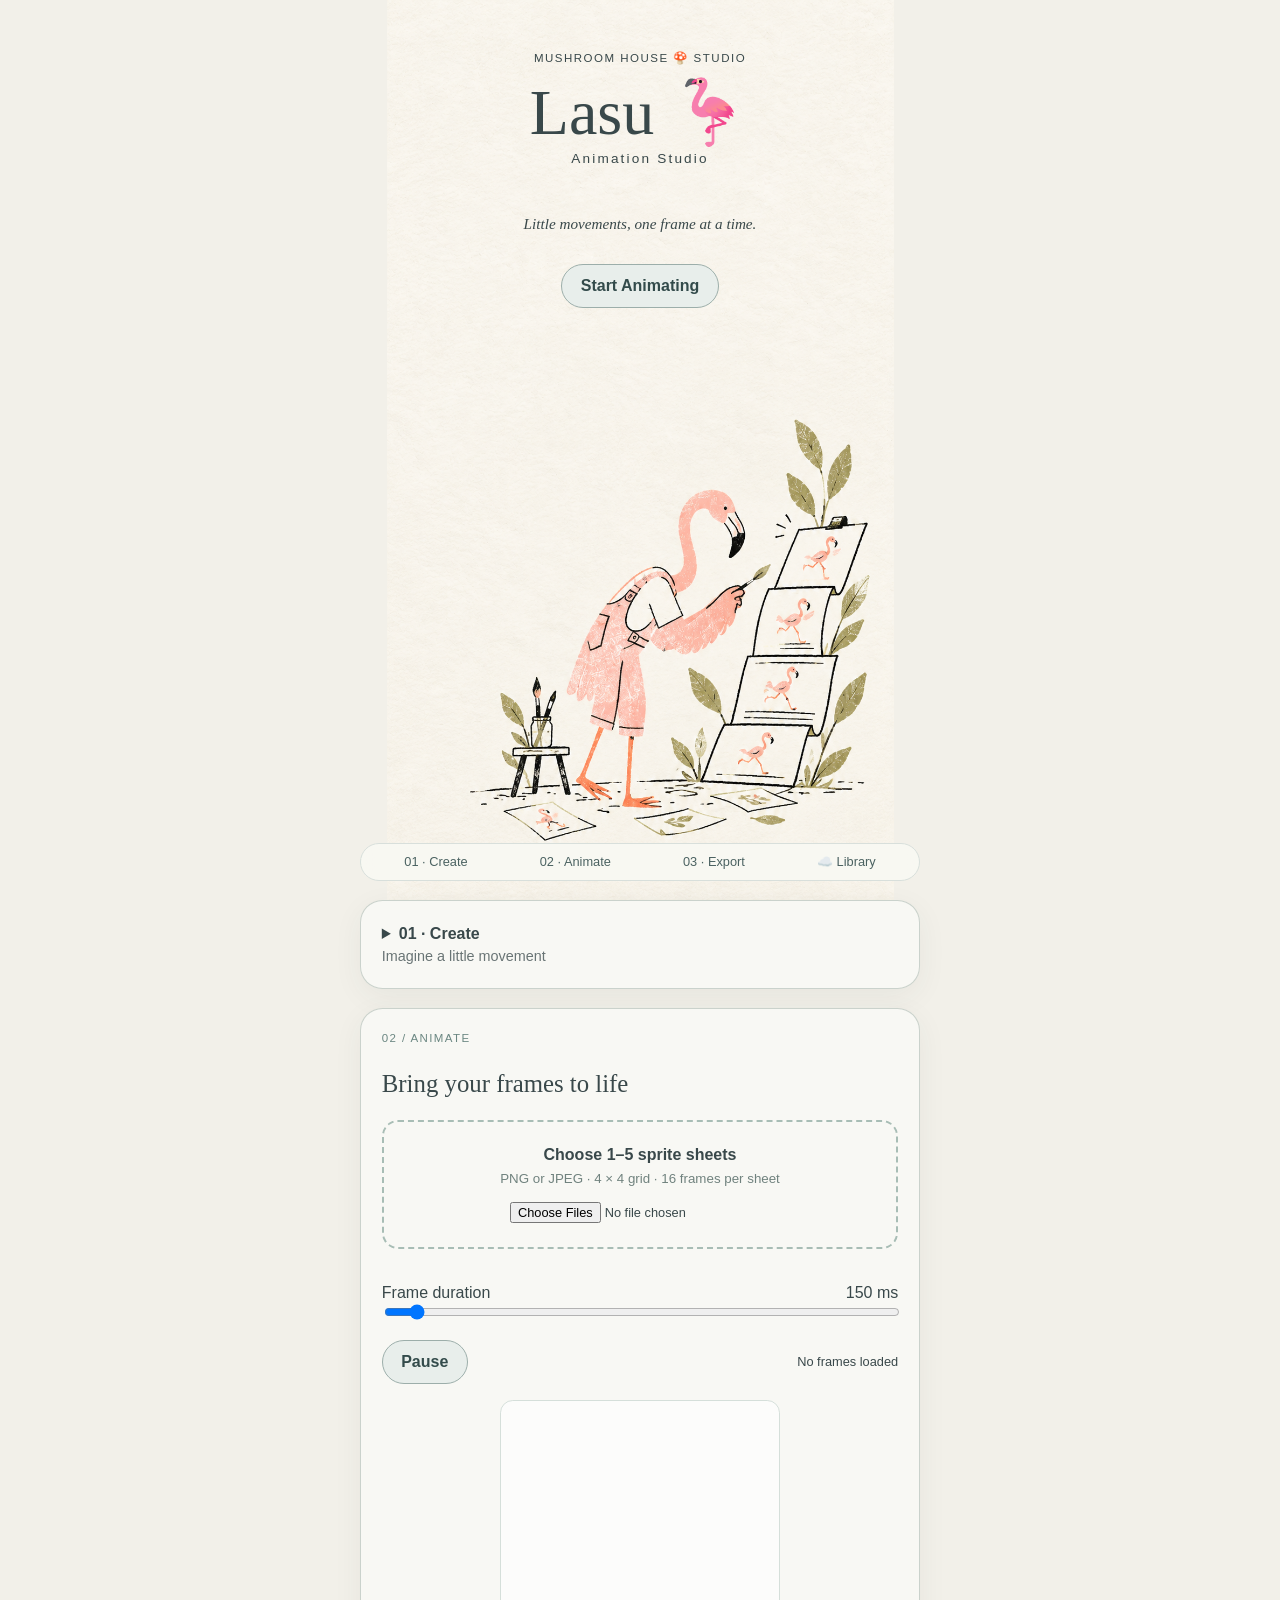
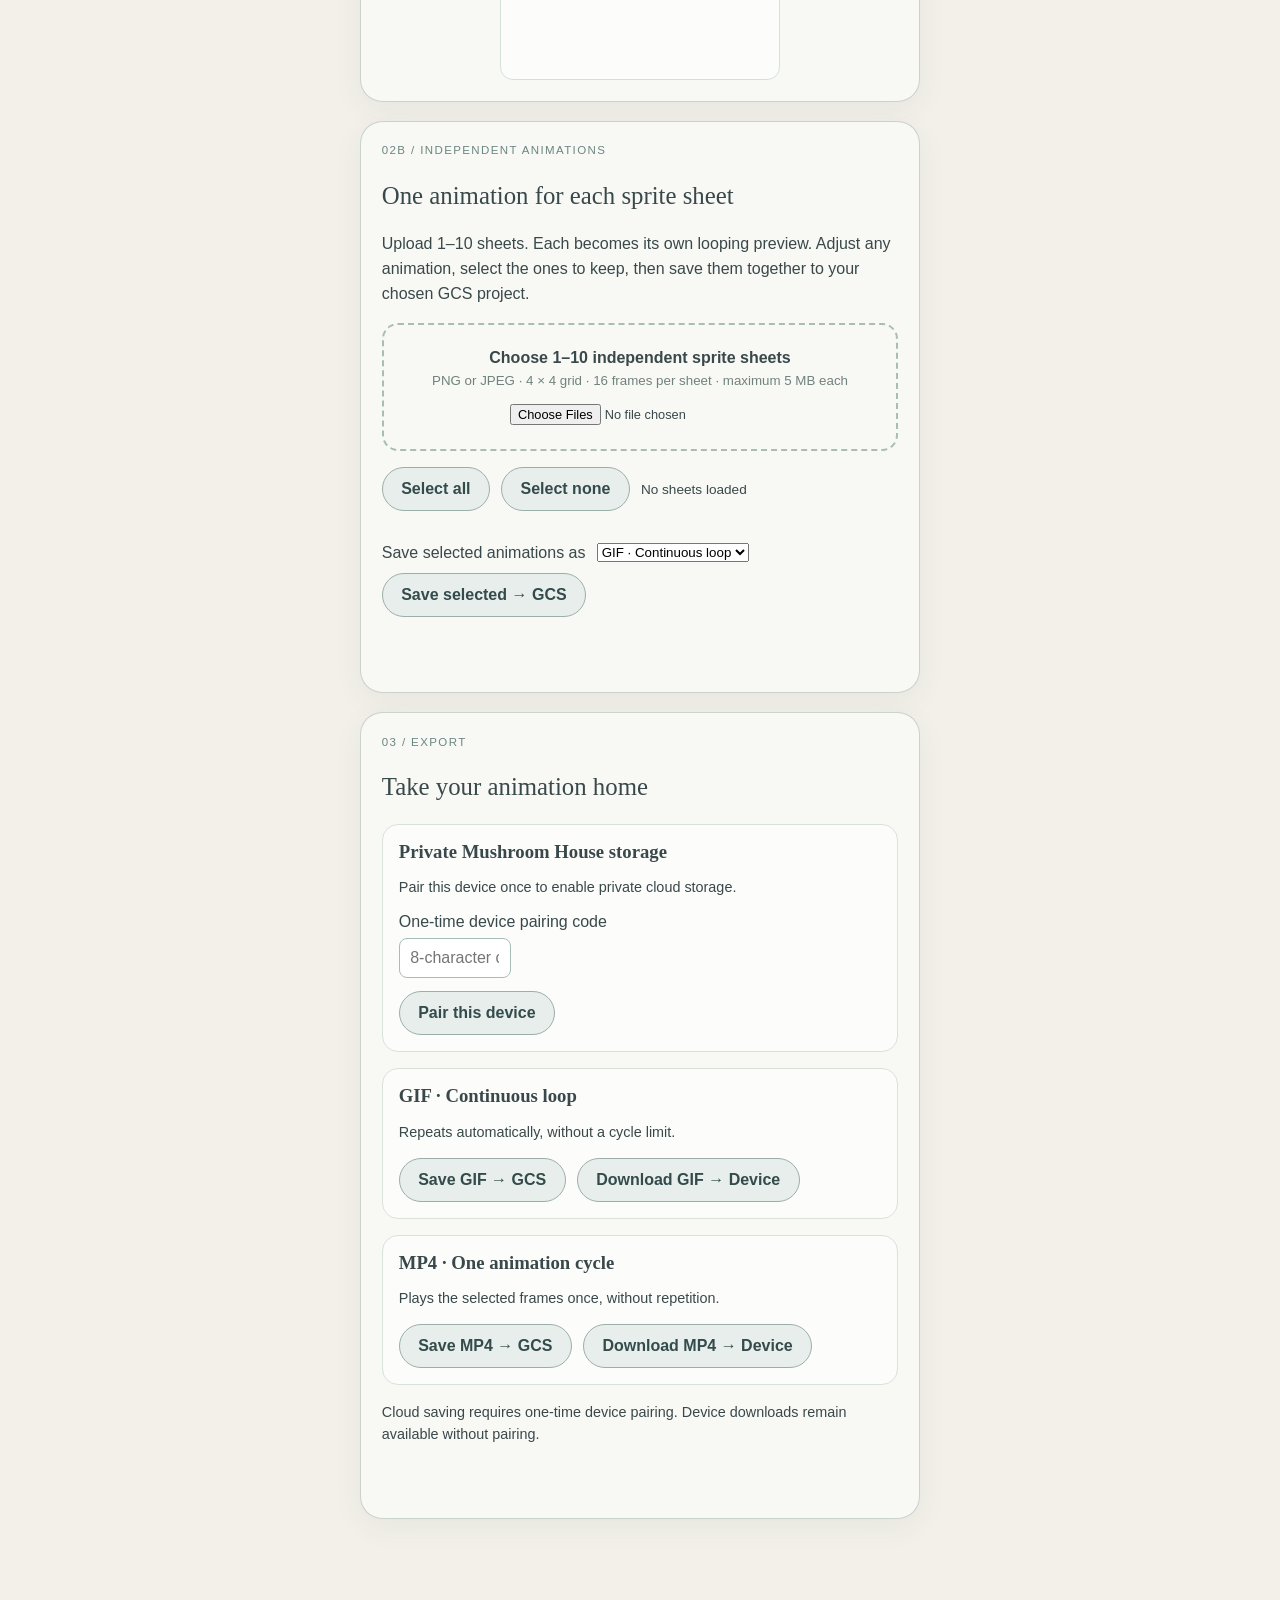
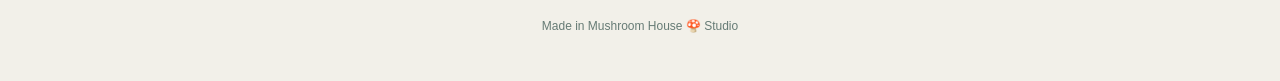
==== index.html @ 4e1d72cd "Update VSpace app" ====
<!doctype html>
<html lang="en">
<head>
  <meta charset="utf-8">
  <meta name="viewport" content="width=device-width, initial-scale=1">
  <meta name="theme-color" content="#f2f0e9">
  <meta name="description" content="Design, preview and export 16-frame sprite animations.">
  <title>Lasu 🦩 Animation Studio</title>
  <link rel="stylesheet" href="./style.css">
  <script src="./app.js" defer></script>
  <script src="./batch.js" defer></script>
</head>
<body>
  <div class="background" aria-hidden="true"></div>

  <header class="site-header">
    <span class="studio-label">Mushroom House 🍄 Studio</span>
    <h1>Lasu <span aria-hidden="true">🦩</span></h1>
    <p>Animation Studio</p>
  </header>

  <main>
    <section class="welcome" id="welcome">
      <p>Little movements, one frame at a time.</p>
      <a class="primary-button" href="#workspace">Start Animating</a>
    </section>

    <div class="workspace" id="workspace">
      <nav class="steps" aria-label="Animation workflow">
        <a href="#create">01 · Create</a>
        <a href="#animate">02 · Animate</a>
        <a href="#export">03 · Export</a>
        <a href="./library.html">☁️ Library</a>
      </nav>

      <details class="panel create-dropdown" id="create">
        <summary>01 · Create <span>Imagine a little movement</span></summary>
        <p>Use a familiar multimodal AI chatbot—such as ChatGPT, Google Gemini, or Claude—to create your animation images.</p>
        <p><strong>Open a new chat for each agent.</strong> Copy its initiation prompt into the chat and send it. This turns that conversation into a specialist with one task.</p>

        <article class="agent-card">
          <h3>Tuki 🦜</h3>
          <p><strong>1. Create your narrative agent.</strong> Open a new AI chat, copy Tuki's initiation prompt below, and send it.</p>
          <p>Describe your characters, visual style, setting, and the little story you want to animate. A 16-frame sheet can become roughly 4–5 seconds of animation, depending on playback speed, so choose movement that can happen naturally in that short time.</p>
          <p>Tuki turns your idea into structured animation instructions. For a longer story, ask Tuki to plan up to five connected 16-frame segments with consistent characters and surroundings.</p>
          <div class="prompt-block">
            <pre class="prompt-preview" data-prompt-preview="tuki">Loading prompt…</pre>
            <button type="button" data-copy="tuki">Copy</button>
          </div>
        </article>

        <article class="agent-card">
          <h3>Lasu 🦩</h3>
          <p><strong>2. Create your sprite-sheet agent.</strong> Open another new AI chat, copy Lasu's initiation prompt below, and send it.</p>
          <p>Give Lasu the animation instructions produced by Tuki. Lasu generates <strong>one 4 × 4 image containing 16 sequential frames</strong> per request.</p>
          <p>If Tuki planned several connected segments, give their instructions to Lasu <strong>one at a time</strong>. Download each resulting image and save it to your photo library.</p>
          <div class="prompt-block">
            <pre class="prompt-preview" data-prompt-preview="lasu">Loading prompt…</pre>
            <button type="button" data-copy="lasu">Copy</button>
          </div>
        </article>

        <div class="create-next-step">
          <strong>3. Bring your images here.</strong>
          <p>Upload one to five downloaded sprite sheets in the Animate section below. Preview the movement, adjust its timing, and export your animation.</p>
        </div>
      </details>

      <section class="panel" id="animate">
        <p class="eyebrow">02 / Animate</p>
        <h2>Bring your frames to life</h2>

        <label class="upload-zone" for="sheets">
          <span>Choose 1–5 sprite sheets</span>
          <small>PNG or JPEG · 4 × 4 grid · 16 frames per sheet</small>
          <input id="sheets" type="file" accept="image/png,image/jpeg" multiple>
        </label>

        <div id="sheet-list" aria-live="polite"></div>
        <div id="frame-grid" class="frame-grid"></div>

        <label class="timing-control" for="duration">
          Frame duration
          <output id="duration-value" for="duration">150 ms</output>
        </label>
        <input id="duration" type="range" min="50" max="2000" step="25" value="150">

        <div class="preview-controls">
          <button type="button" id="play-pause">Pause</button>
          <span id="frame-counter">No frames loaded</span>
        </div>
        <canvas id="preview" width="256" height="256"
                aria-label="Animation preview"></canvas>
      </section>

      <section class="panel" id="batch-animate">
        <p class="eyebrow">02B / Independent animations</p>
        <h2>One animation for each sprite sheet</h2>
        <p>Upload 1–10 sheets. Each becomes its own looping preview. Adjust any animation, select the ones to keep, then save them together to your chosen GCS project.</p>
        <label class="upload-zone" for="batch-sheets">
          <span>Choose 1–10 independent sprite sheets</span>
          <small>PNG or JPEG · 4 × 4 grid · 16 frames per sheet · maximum 5 MB each</small>
          <input id="batch-sheets" type="file" accept="image/png,image/jpeg" multiple>
        </label>
        <div class="batch-toolbar">
          <button type="button" id="batch-select-all">Select all</button>
          <button type="button" id="batch-select-none">Select none</button>
          <span id="batch-count" aria-live="polite">No sheets loaded</span>
        </div>
        <div id="batch-previews" class="batch-previews"></div>
        <div class="batch-save">
          <label for="batch-format">Save selected animations as</label>
          <select id="batch-format">
            <option value="gif">GIF · Continuous loop</option>
            <option value="mp4">MP4 · One cycle</option>
          </select>
          <button type="button" id="batch-save" disabled>Save selected → GCS</button>
        </div>
        <p id="batch-status" role="status" aria-live="polite"></p>
      </section>

      <section class="panel" id="export">
        <p class="eyebrow">03 / Export</p>
        <h2>Take your animation home</h2>

        <div class="export-format">
          <h3>Private Mushroom House storage</h3>
          <p id="pairing-state">Checking device authorization…</p>
          <div id="pairing-controls">
            <label for="pairing-code">One-time device pairing code</label>
            <input id="pairing-code" type="text" maxlength="8" autocomplete="off"
                   autocapitalize="characters" spellcheck="false" placeholder="8-character code">
            <button type="button" id="pair-device">Pair this device</button>
          </div>
          <div id="project-controls" hidden>
            <label for="project-select">Animation project</label>
            <select id="project-select">
              <option value="">Choose a project</option>
              <option value="__new__">+ New Project</option>
            </select>
            <div id="new-project-controls" hidden>
              <label for="new-project">New project name</label>
              <input id="new-project" type="text" maxlength="80"
                     placeholder="e.g. autumn_mushroom">
            </div>
          </div>
        </div>

        <div class="export-format">
          <h3>GIF · Continuous loop</h3>
          <p>Repeats automatically, without a cycle limit.</p>
          <div class="export-buttons">
            <button type="button" data-export="gif" data-action="cloud">Save GIF → GCS</button>
            <button type="button" data-export="gif" data-action="download">Download GIF → Device</button>
          </div>
        </div>

        <div class="export-format">
          <h3>MP4 · One animation cycle</h3>
          <p>Plays the selected frames once, without repetition.</p>
          <div class="export-buttons">
            <button type="button" data-export="mp4" data-action="cloud">Save MP4 → GCS</button>
            <button type="button" data-export="mp4" data-action="download">Download MP4 → Device</button>
          </div>
        </div>
        <p class="export-hint">Cloud saving requires one-time device pairing. Device downloads remain available without pairing.</p>

        <p id="status" role="status" aria-live="polite"></p>
      </section>
    </div>
  </main>

  <footer>
    <span>Made in Mushroom House 🍄 Studio</span>
  </footer>
</body>
</html>
---- style.css ----
/* Lasu Animation Studio — fixed artwork and mobile-first interface. */

:root {
  color-scheme: light;
  font-family: -apple-system, BlinkMacSystemFont, "Segoe UI", sans-serif;
  color: #39484a;
  background: #f2f0e9;
  font-synthesis: none;
}

* { box-sizing: border-box; }

html { scroll-behavior: smooth; }

body {
  margin: 0;
  min-height: 100vh;
}

.background {
  position: fixed;
  inset: 0;
  z-index: -1;
  background-color: #f2f0e9;
  background-image: url("./lasu_animation_BG.png");
  background-repeat: no-repeat;
  background-position: center bottom;
  background-size: contain;
  pointer-events: none;
}

button, input { font: inherit; }

button, .primary-button {
  cursor: pointer;
  border: 1px solid #9caeaa;
  border-radius: 999px;
  padding: 0.75rem 1.15rem;
  background: #e8eeeb;
  color: #334b4b;
  font-weight: 600;
}

button:hover, .primary-button:hover {
  background: #dce8e2;
}

button:focus-visible, a:focus-visible, input:focus-visible {
  outline: 3px solid #648b91;
  outline-offset: 3px;
}

.site-header {
  text-align: center;
  padding: 2.4rem 1rem 0;
}

.studio-label {
  font-size: 0.72rem;
  letter-spacing: 0.13em;
  text-transform: uppercase;
}

.site-header h1 {
  margin: 0.55rem 0 0;
  font-family: Georgia, serif;
  font-size: clamp(2.7rem, 11vw, 4rem);
  font-weight: normal;
}

.site-header p {
  margin: 0.1rem 0;
  letter-spacing: 0.16em;
  font-size: 0.85rem;
}

.welcome {
  min-height: 70svh;
  display: flex;
  flex-direction: column;
  align-items: center;
  justify-content: flex-start;
  gap: 1rem;
  padding: 2rem 1rem;
  text-align: center;
}

.welcome p {
  font-family: Georgia, serif;
  font-style: italic;
  font-size: 0.95rem;
}

.primary-button {
  display: inline-block;
  text-decoration: none;
}

.workspace {
  width: min(100% - 1.5rem, 560px);
  margin: 0 auto;
  padding-bottom: 3rem;
}

.steps {
  position: sticky;
  top: 0.5rem;
  z-index: 5;
  display: flex;
  justify-content: space-around;
  gap: 0.4rem;
  padding: 0.65rem;
  border: 1px solid #d8dfdb;
  border-radius: 1.25rem;
  background: rgba(248, 248, 243, 0.94);
  backdrop-filter: blur(10px);
}

.steps a {
  color: #4b6261;
  text-decoration: none;
  font-size: 0.8rem;
}

.panel {
  margin: 1.2rem 0;
  padding: 1.3rem;
  border: 1px solid rgba(177, 190, 182, 0.65);
  border-radius: 1.4rem;
  background: rgba(249, 249, 245, 0.90);
  backdrop-filter: blur(9px);
  box-shadow: 0 8px 30px rgba(56, 74, 67, 0.06);
  scroll-margin-top: 4.5rem;
}

.eyebrow {
  margin: 0;
  color: #6b8782;
  font-size: 0.72rem;
  letter-spacing: 0.12em;
  text-transform: uppercase;
}

h2 {
  font-family: Georgia, serif;
  font-size: 1.55rem;
  font-weight: normal;
  line-height: 1.25;
}

h3 {
  margin-bottom: 0.35rem;
  font-family: Georgia, serif;
}

.panel p { line-height: 1.55; }

.agent-card {
  margin-top: 1rem;
  padding: 1rem;
  border: 1px solid #d9e1db;
  border-radius: 1rem;
  background: rgba(255, 255, 255, 0.5);
}

.agent-card p { font-size: 0.9rem; }

.upload-zone {
  display: block;
  padding: 1.5rem 1rem;
  text-align: center;
  border: 2px dashed #a8bdb5;
  border-radius: 1rem;
  cursor: pointer;
}

.upload-zone span {
  display: block;
  font-weight: 600;
}

.upload-zone small {
  display: block;
  margin-top: 0.4rem;
  color: #70827e;
}

.upload-zone input {
  display: block;
  width: 100%;
  max-width: 260px;
  margin: 1rem auto 0;
  font-size: 0.8rem;
}

#sheet-list {
  margin: 1rem 0;
  font-size: 0.85rem;
}

.frame-grid {
  display: grid;
  grid-template-columns: repeat(4, minmax(0, 1fr));
  gap: 0.45rem;
  margin: 1rem 0;
}

.frame-grid button {
  position: relative;
  padding: 0.2rem;
  border-radius: 0.5rem;
  background: white;
}

.frame-grid button.excluded {
  opacity: 0.35;
  text-decoration: line-through;
}

.frame-grid canvas {
  display: block;
  width: 100%;
  aspect-ratio: 1;
}

.timing-control {
  display: flex;
  justify-content: space-between;
  margin-top: 1.2rem;
}

#duration { width: 100%; }

.preview-controls {
  display: flex;
  align-items: center;
  justify-content: space-between;
  gap: 0.5rem;
  margin: 1rem 0;
}

#frame-counter { font-size: 0.8rem; }

#preview {
  display: block;
  width: min(100%, 280px);
  height: auto;
  margin: 0 auto;
  border: 1px solid #d5dfda;
  border-radius: 0.8rem;
  background: rgba(255, 255, 255, 0.6);
}

.export-buttons {
  display: flex;
  flex-wrap: wrap;
  gap: 0.7rem;
}

#status {
  min-height: 1.5rem;
  font-size: 0.85rem;
}

footer {
  padding: 2rem 1rem 3rem;
  text-align: center;
  font-size: 0.75rem;
  color: #667b75;
}

@media (min-width: 700px) {
  .site-header { padding-top: 3rem; }

  .welcome { min-height: 75vh; }

  .frame-grid {
    grid-template-columns: repeat(8, minmax(0, 1fr));
  }
}

@media (prefers-reduced-motion: reduce) {
  html { scroll-behavior: auto; }
}

/* Compact agent-prompt previews and copy confirmation. */
.prompt-block {
  position: relative;
  margin-top: 0.75rem;
  padding: 0.65rem;
  border: 1px solid #d9e1db;
  border-radius: 0.8rem;
  background: rgba(255, 255, 255, 0.72);
}

.prompt-preview {
  max-height: 7rem;
  overflow: auto;
  margin: 0 0 0.65rem;
  padding: 0.35rem;
  white-space: pre-wrap;
  overflow-wrap: anywhere;
  font: 0.75rem/1.5 ui-monospace, SFMono-Regular, Menlo, monospace;
  color: #435650;
}

.prompt-block button {
  padding: 0.4rem 0.85rem;
  font-size: 0.8rem;
}

.prompt-block button.copied {
  background: #dcece0;
  border-color: #8cab96;
}

/* Final step in the Tuki → Lasu → Animate workflow. */
.create-next-step {
  margin-top: 1rem;
  padding: 1rem 1.15rem;
  border: 1px solid #d9e1db;
  border-radius: 1rem;
  background: rgba(255, 255, 255, 0.55);
}

.create-next-step p {
  margin-bottom: 0;
}

/* Distinct GIF/MP4 export controls and mobile sharing guidance. */
.export-format {
  margin: 1rem 0;
  padding: 1rem;
  border: 1px solid #d9e1db;
  border-radius: 1rem;
  background: rgba(255, 255, 255, 0.5);
}

.export-format h3 {
  margin: 0 0 0.4rem;
}

.export-format p,
.export-hint {
  font-size: 0.9rem;
  line-height: 1.5;
}

.export-format input {
  display: block;
  max-width: 7rem;
  margin: 0.4rem 0 0.8rem;
}

/* Private device pairing and project selection. */
#pairing-controls,
#project-controls,
#new-project-controls {
  margin-top: 0.8rem;
}

#pairing-controls input,
#project-controls input,
#project-controls select {
  display: block;
  width: min(100%, 22rem);
  margin: 0.4rem 0 0.8rem;
  padding: 0.65rem;
  border: 1px solid #a8bdb5;
  border-radius: 0.5rem;
  background: #fff;
}

[hidden] {
  display: none !important;
}

/* Keep infrequently used creation instructions collapsed by default. */
.create-dropdown > summary {
  cursor: pointer;
  font-weight: 700;
  color: inherit;
  line-height: 1.5;
}
.create-dropdown > summary span {
  display: block;
  font-size: 0.9em;
  font-weight: 400;
  opacity: 0.75;
}
.create-dropdown[open] > summary { margin-bottom: 1.25rem; }

/* Independent sprite-sheet batch previews and per-animation editing. */
.batch-toolbar, .batch-save {
  display: flex;
  flex-wrap: wrap;
  align-items: center;
  gap: 0.7rem;
  margin: 1rem 0;
}
.batch-toolbar span { font-size: 0.85rem; }
.batch-previews {
  display: grid;
  grid-template-columns: repeat(auto-fit, minmax(min(100%, 260px), 1fr));
  gap: 1rem;
}
.batch-card {
  min-width: 0;
  padding: 0.9rem;
  border: 1px solid #d9e1db;
  border-radius: 1rem;
  background: rgba(255, 255, 255, 0.65);
}
.batch-card:not(.batch-selected) { opacity: 0.7; }
.batch-card-header { display: flex; gap: 0.5rem; align-items: start; }
.batch-card-header label { overflow-wrap: anywhere; font-size: 0.85rem; }
.batch-card canvas.batch-canvas {
  display: block;
  width: min(100%, 220px);
  aspect-ratio: 1;
  margin: 0.7rem auto;
  border: 1px solid #d5dfda;
  border-radius: 0.7rem;
}
.batch-card input[type="range"] { width: 100%; }
.batch-card .frame-grid {
  grid-template-columns: repeat(4, minmax(0, 1fr));
}
.batch-card .frame-grid canvas { width: 100%; }
.batch-card .batch-edit-toggle { margin-top: 0.6rem; }
.batch-save select { max-width: 100%; }
#batch-status { min-height: 1.5rem; font-size: 0.85rem; }
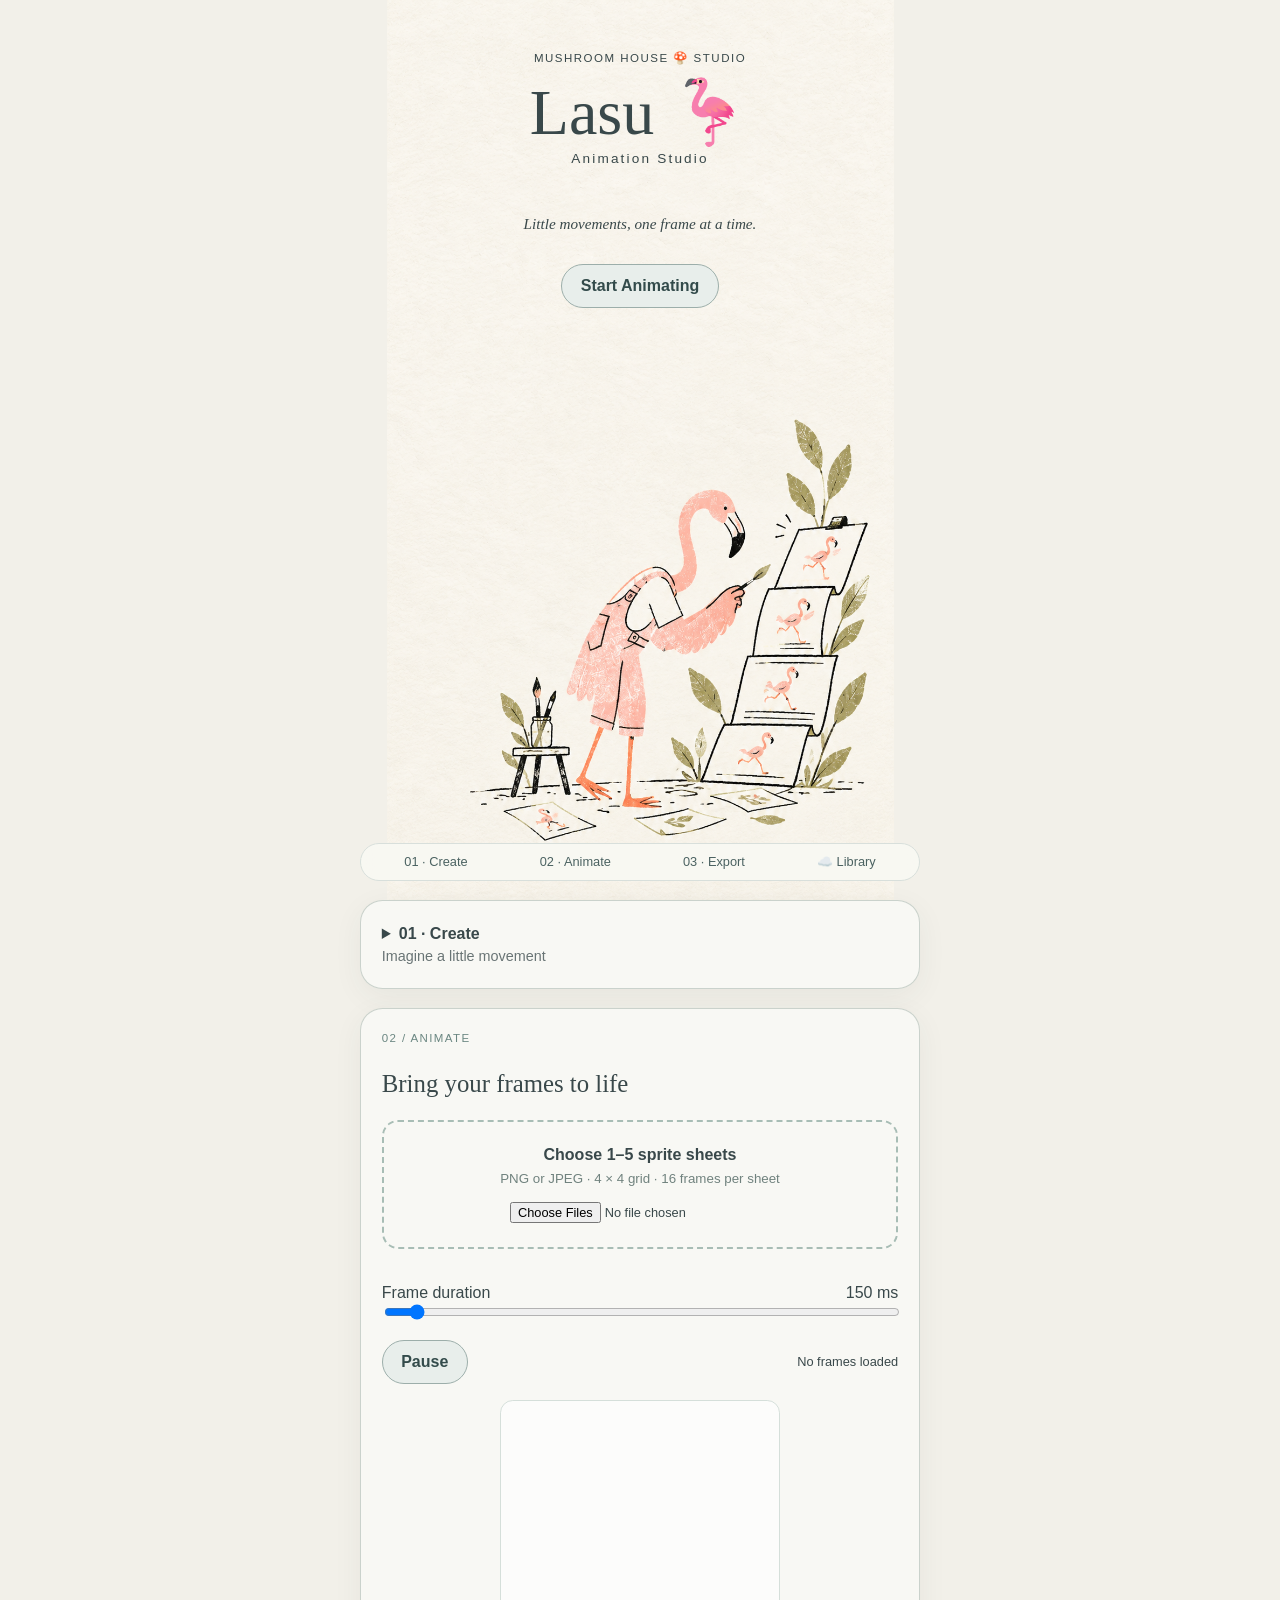
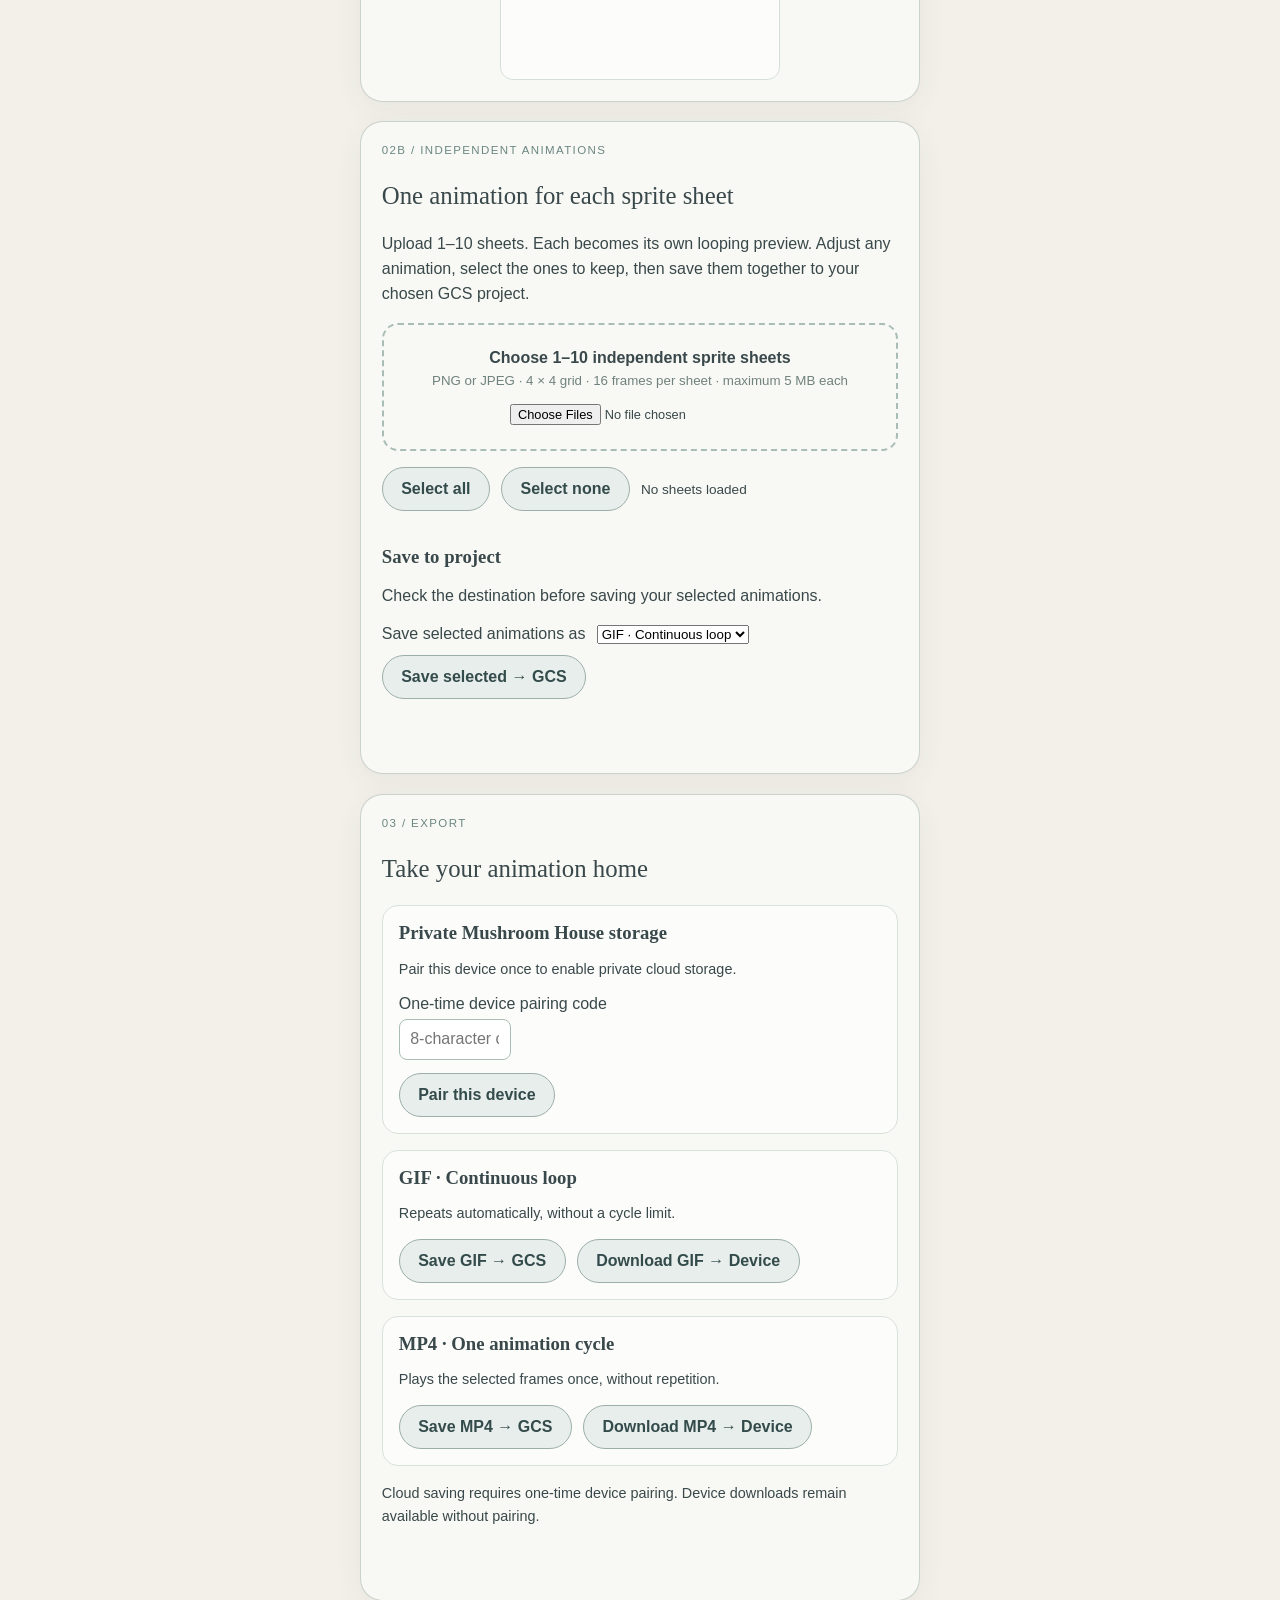
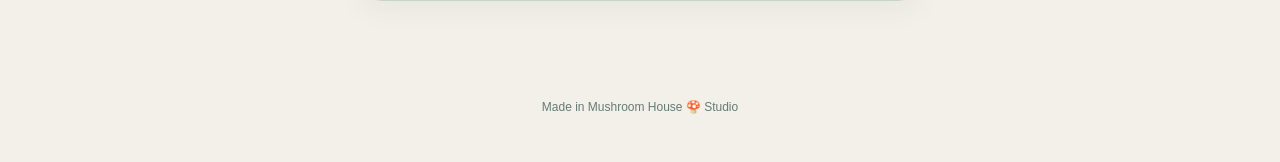
==== commit a316060a: "Update VSpace app" ====
--- a/index.html
+++ b/index.html
@@ -108,6 +108,22 @@
           <span id="batch-count" aria-live="polite">No sheets loaded</span>
         </div>
         <div id="batch-previews" class="batch-previews"></div>
+        <div class="batch-destination">
+          <h3>Save to project</h3>
+          <p>Check the destination before saving your selected animations.</p>
+          <div id="project-controls" hidden>
+            <label for="project-select">Animation project</label>
+            <select id="project-select">
+              <option value="">Choose a project</option>
+              <option value="__new__">+ New Project</option>
+            </select>
+            <div id="new-project-controls" hidden>
+              <label for="new-project">New project name</label>
+              <input id="new-project" type="text" maxlength="80"
+                     placeholder="e.g. autumn_mushroom">
+            </div>
+          </div>
+        </div>
         <div class="batch-save">
           <label for="batch-format">Save selected animations as</label>
           <select id="batch-format">
@@ -132,18 +148,7 @@
                    autocapitalize="characters" spellcheck="false" placeholder="8-character code">
             <button type="button" id="pair-device">Pair this device</button>
           </div>
-          <div id="project-controls" hidden>
-            <label for="project-select">Animation project</label>
-            <select id="project-select">
-              <option value="">Choose a project</option>
-              <option value="__new__">+ New Project</option>
-            </select>
-            <div id="new-project-controls" hidden>
-              <label for="new-project">New project name</label>
-              <input id="new-project" type="text" maxlength="80"
-                     placeholder="e.g. autumn_mushroom">
-            </div>
-          </div>
+
         </div>
 
         <div class="export-format">
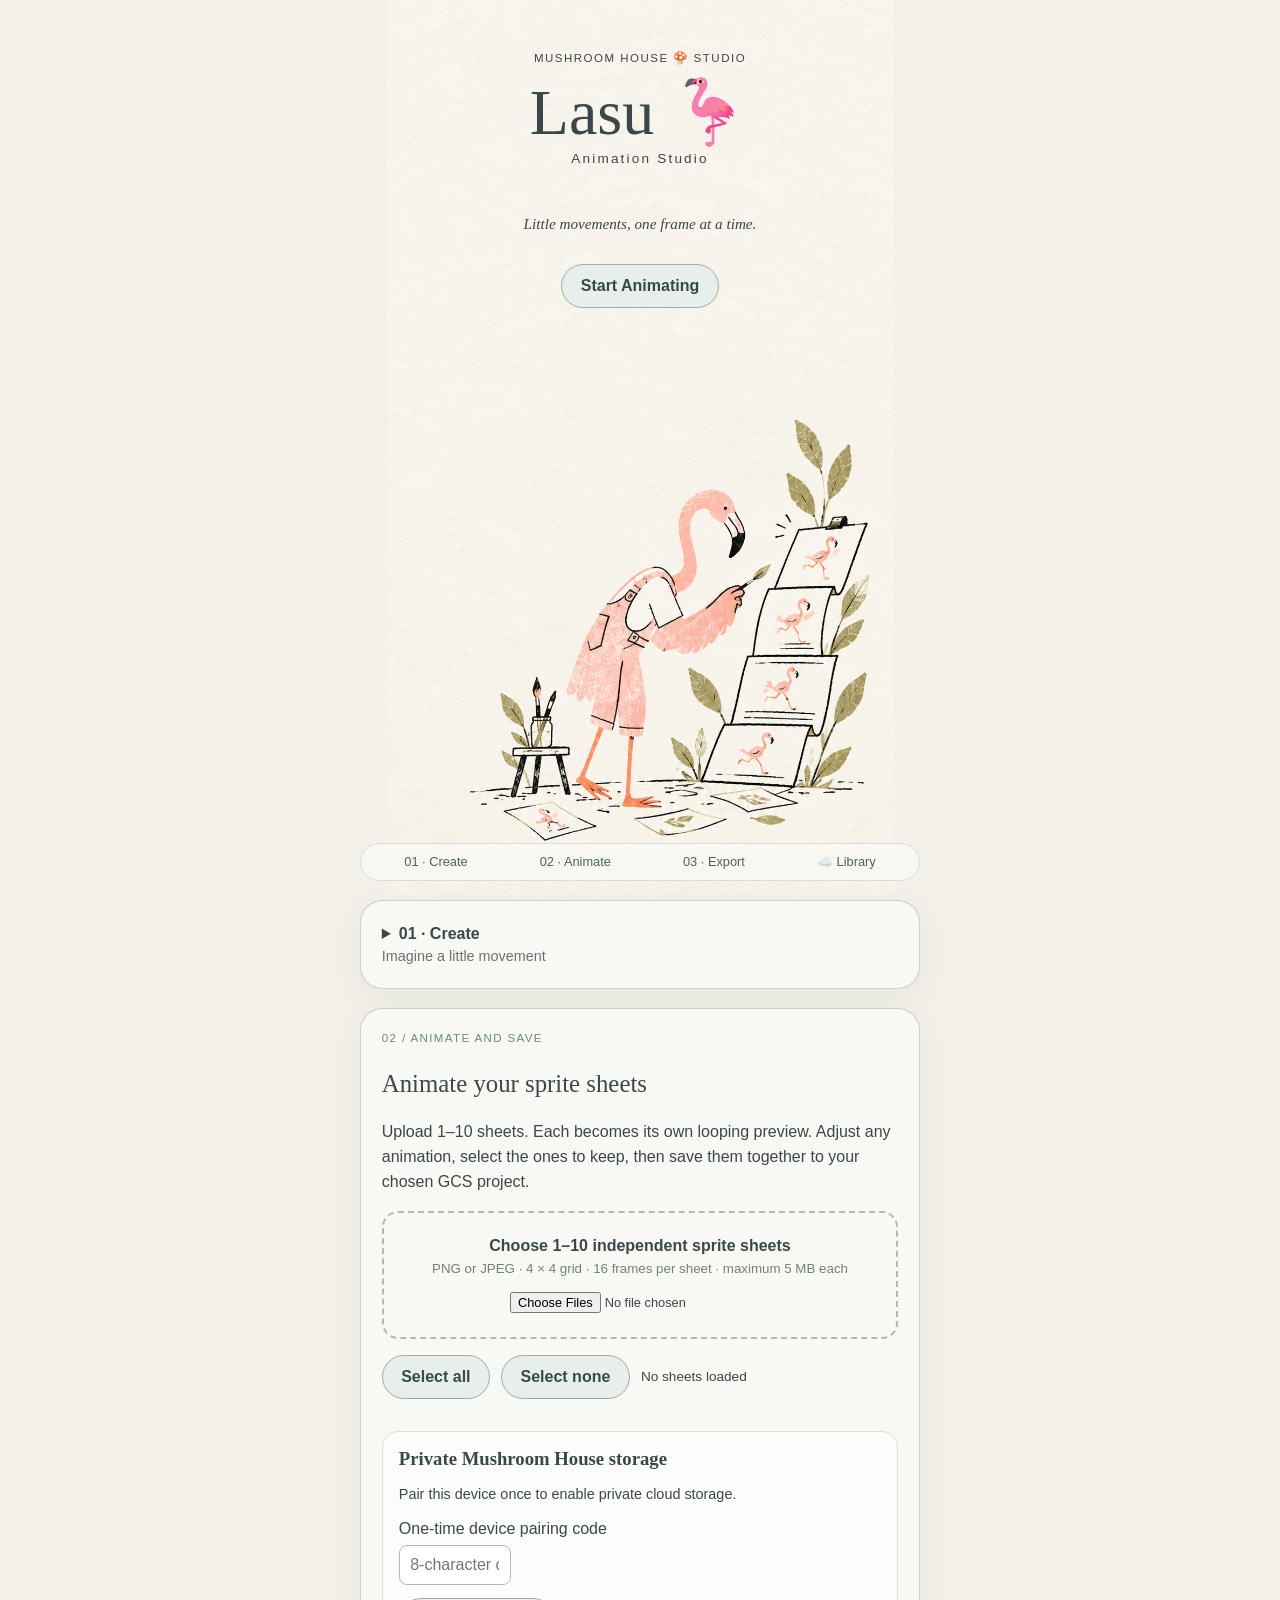
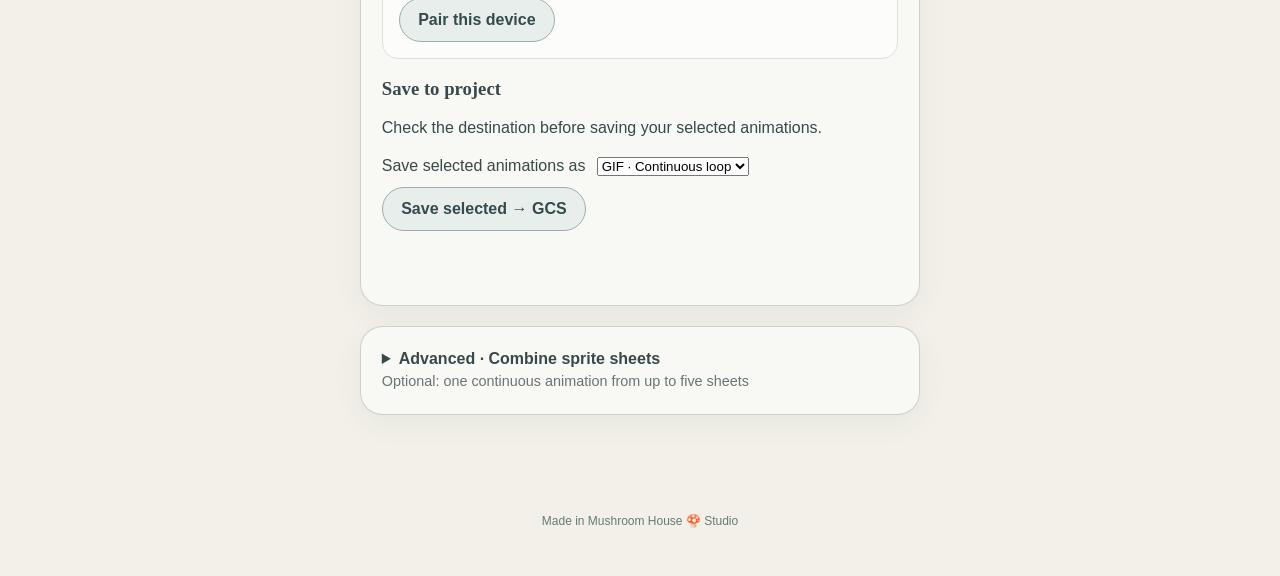
==== commit 9d451f71: "Update VSpace app" ====
--- a/index.html
+++ b/index.html
@@ -62,40 +62,13 @@
 
         <div class="create-next-step">
           <strong>3. Bring your images here.</strong>
-          <p>Upload one to five downloaded sprite sheets in the Animate section below. Preview the movement, adjust its timing, and export your animation.</p>
+          <p>Upload up to ten sprite sheets in Animate and save. Preview and adjust each animation independently, then select which ones to save. Use Advanced only when combining sheets into one animation.</p>
         </div>
       </details>
 
-      <section class="panel" id="animate">
-        <p class="eyebrow">02 / Animate</p>
-        <h2>Bring your frames to life</h2>
-
-        <label class="upload-zone" for="sheets">
-          <span>Choose 1–5 sprite sheets</span>
-          <small>PNG or JPEG · 4 × 4 grid · 16 frames per sheet</small>
-          <input id="sheets" type="file" accept="image/png,image/jpeg" multiple>
-        </label>
-
-        <div id="sheet-list" aria-live="polite"></div>
-        <div id="frame-grid" class="frame-grid"></div>
-
-        <label class="timing-control" for="duration">
-          Frame duration
-          <output id="duration-value" for="duration">150 ms</output>
-        </label>
-        <input id="duration" type="range" min="50" max="2000" step="25" value="150">
-
-        <div class="preview-controls">
-          <button type="button" id="play-pause">Pause</button>
-          <span id="frame-counter">No frames loaded</span>
-        </div>
-        <canvas id="preview" width="256" height="256"
-                aria-label="Animation preview"></canvas>
-      </section>
-
       <section class="panel" id="batch-animate">
-        <p class="eyebrow">02B / Independent animations</p>
-        <h2>One animation for each sprite sheet</h2>
+        <p class="eyebrow">02 / Animate and save</p>
+        <h2>Animate your sprite sheets</h2>
         <p>Upload 1–10 sheets. Each becomes its own looping preview. Adjust any animation, select the ones to keep, then save them together to your chosen GCS project.</p>
         <label class="upload-zone" for="batch-sheets">
           <span>Choose 1–10 independent sprite sheets</span>
@@ -108,6 +81,16 @@
           <span id="batch-count" aria-live="polite">No sheets loaded</span>
         </div>
         <div id="batch-previews" class="batch-previews"></div>
+        <div class="export-format">
+          <h3>Private Mushroom House storage</h3>
+          <p id="pairing-state">Checking device authorization…</p>
+          <div id="pairing-controls">
+            <label for="pairing-code">One-time device pairing code</label>
+            <input id="pairing-code" type="text" maxlength="8" autocomplete="off"
+                   autocapitalize="characters" spellcheck="false" placeholder="8-character code">
+            <button type="button" id="pair-device">Pair this device</button>
+          </div>
+        </div>
         <div class="batch-destination">
           <h3>Save to project</h3>
           <p>Check the destination before saving your selected animations.</p>
@@ -135,21 +118,39 @@
         <p id="batch-status" role="status" aria-live="polite"></p>
       </section>
 
+      <details class="panel create-dropdown" id="advanced-animation">
+        <summary>Advanced · Combine sprite sheets <span>Optional: one continuous animation from up to five sheets</span></summary>
+        <p>Use this only when several sheets should form one continuous animation. For separate animations, use the main workflow above.</p>
+      <section class="panel" id="animate">
+        <p class="eyebrow">Combine sheets</p>
+        <h2>Bring your frames to life</h2>
+
+        <label class="upload-zone" for="sheets">
+          <span>Choose 1–5 sprite sheets</span>
+          <small>PNG or JPEG · 4 × 4 grid · 16 frames per sheet</small>
+          <input id="sheets" type="file" accept="image/png,image/jpeg" multiple>
+        </label>
+
+        <div id="sheet-list" aria-live="polite"></div>
+        <div id="frame-grid" class="frame-grid"></div>
+
+        <label class="timing-control" for="duration">
+          Frame duration
+          <output id="duration-value" for="duration">150 ms</output>
+        </label>
+        <input id="duration" type="range" min="50" max="2000" step="25" value="150">
+
+        <div class="preview-controls">
+          <button type="button" id="play-pause">Pause</button>
+          <span id="frame-counter">No frames loaded</span>
+        </div>
+        <canvas id="preview" width="256" height="256"
+                aria-label="Animation preview"></canvas>
+      </section>
+
       <section class="panel" id="export">
-        <p class="eyebrow">03 / Export</p>
-        <h2>Take your animation home</h2>
-
-        <div class="export-format">
-          <h3>Private Mushroom House storage</h3>
-          <p id="pairing-state">Checking device authorization…</p>
-          <div id="pairing-controls">
-            <label for="pairing-code">One-time device pairing code</label>
-            <input id="pairing-code" type="text" maxlength="8" autocomplete="off"
-                   autocapitalize="characters" spellcheck="false" placeholder="8-character code">
-            <button type="button" id="pair-device">Pair this device</button>
-          </div>
-
-        </div>
+        <p class="eyebrow">Export combined animation</p>
+        <h2>Export your combined animation</h2>
 
         <div class="export-format">
           <h3>GIF · Continuous loop</h3>
@@ -172,6 +173,7 @@
 
         <p id="status" role="status" aria-live="polite"></p>
       </section>
+      </details>
     </div>
   </main>
 
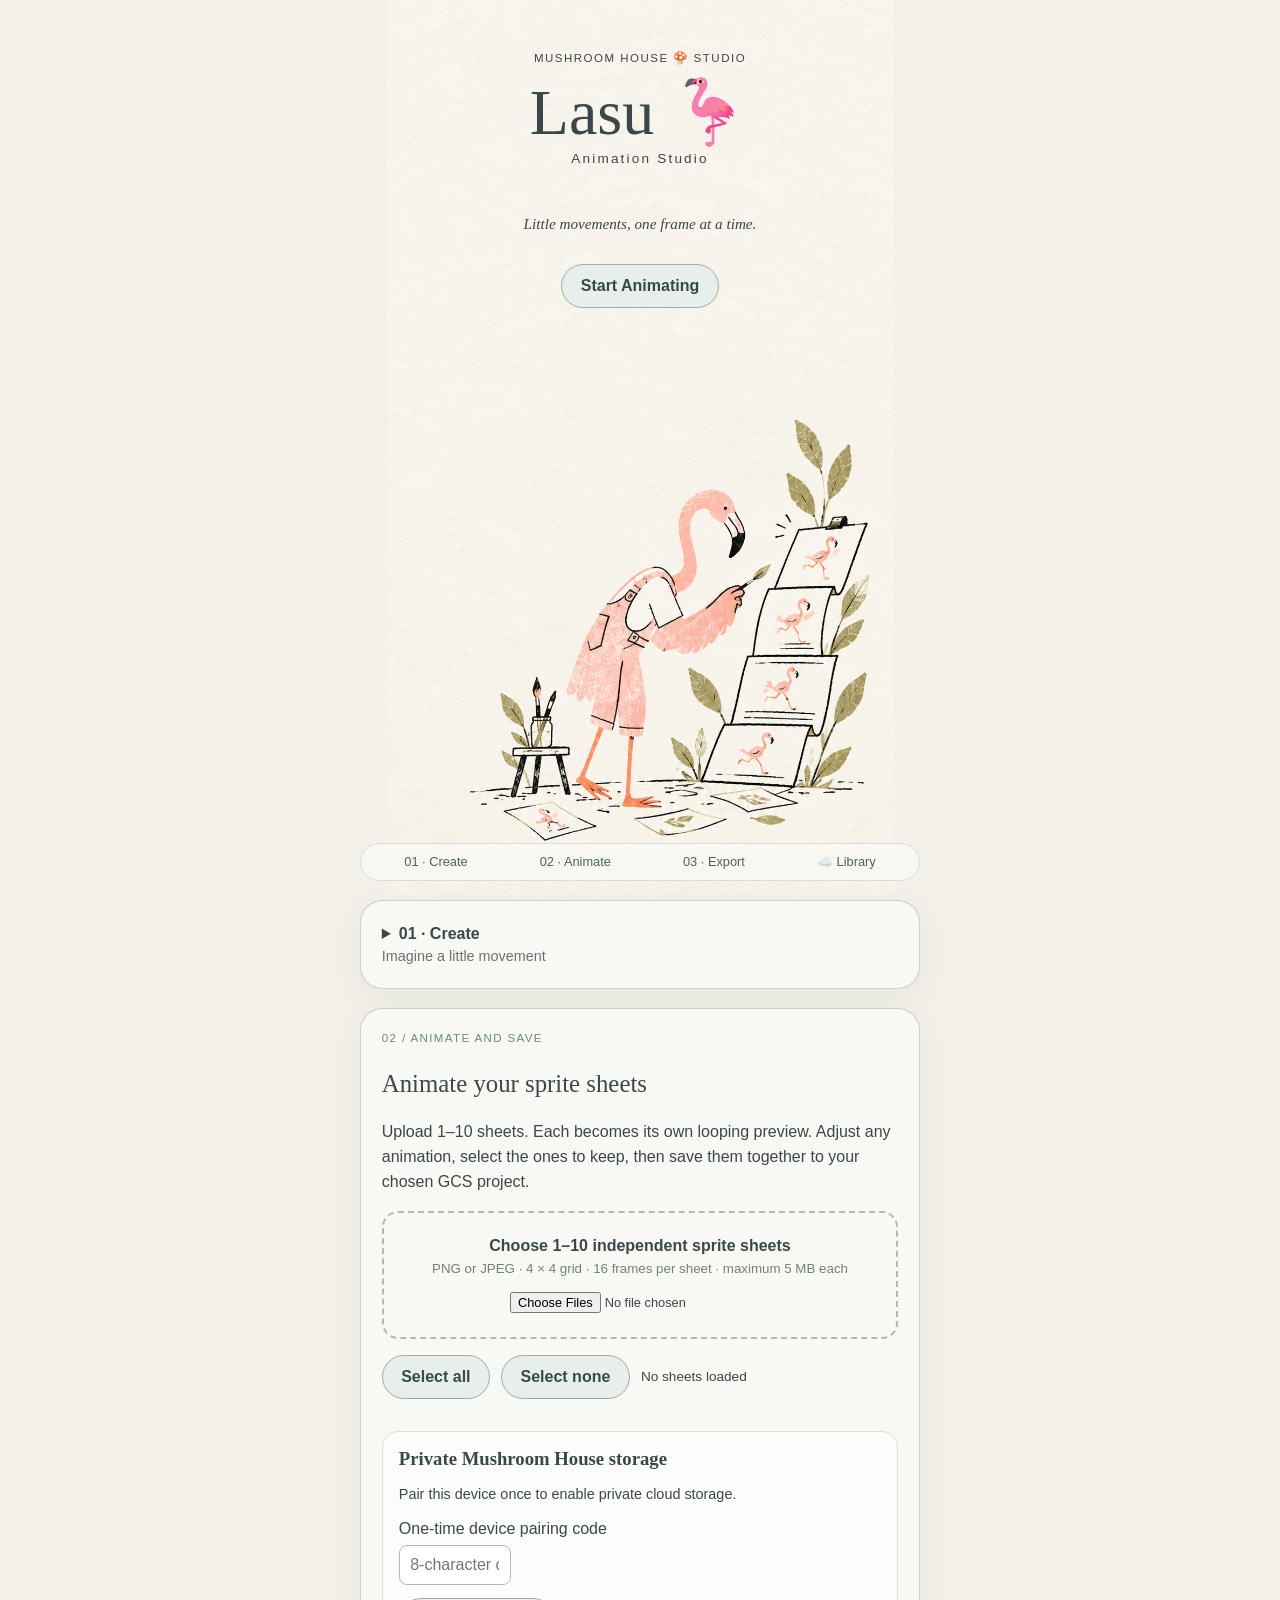
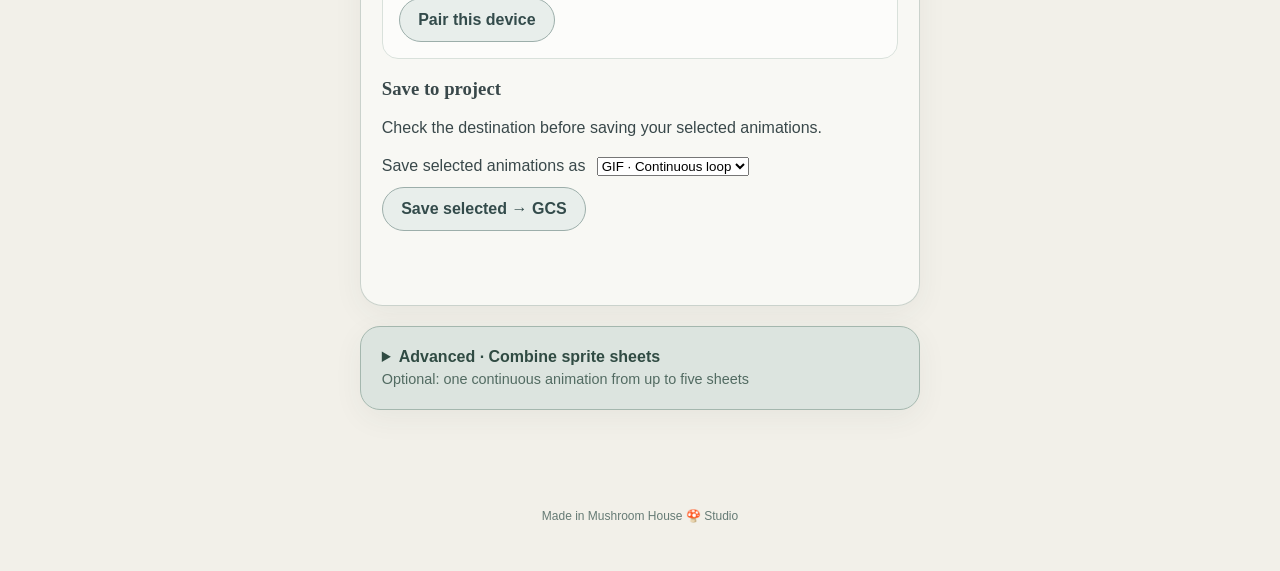
==== commit c97361f7: "Update VSpace app" ====
--- a/index.html
+++ b/index.html
@@ -28,8 +28,8 @@
     <div class="workspace" id="workspace">
       <nav class="steps" aria-label="Animation workflow">
         <a href="#create">01 · Create</a>
-        <a href="#animate">02 · Animate</a>
-        <a href="#export">03 · Export</a>
+        <a href="#batch-animate">02 · Animate</a>
+        <a href="#batch-export">03 · Export</a>
         <a href="./library.html">☁️ Library</a>
       </nav>
 
@@ -107,7 +107,7 @@
             </div>
           </div>
         </div>
-        <div class="batch-save">
+        <div class="batch-save" id="batch-export">
           <label for="batch-format">Save selected animations as</label>
           <select id="batch-format">
             <option value="gif">GIF · Continuous loop</option>
--- a/style.css
+++ b/style.css
@@ -430,3 +430,30 @@
 .batch-card .batch-edit-toggle { margin-top: 0.6rem; }
 .batch-save select { max-width: 100%; }
 #batch-status { min-height: 1.5rem; font-size: 0.85rem; }
+
+
+/* Advanced animation: isolated, collapsed workflow. */
+#advanced-animation {
+  background: #dce4df;
+  border: 1px solid #a4b7ae;
+  border-radius: 1.25rem;
+  padding: 1.15rem 1.3rem;
+}
+
+#advanced-animation > summary {
+  color: #304b43;
+}
+
+#advanced-animation > summary span {
+  color: #526b62;
+  opacity: 1;
+}
+
+#advanced-animation[open] {
+  background: #dce4df;
+}
+
+#advanced-animation > .panel {
+  background: rgba(249, 249, 245, 0.96);
+  border-color: #bdcbc2;
+}
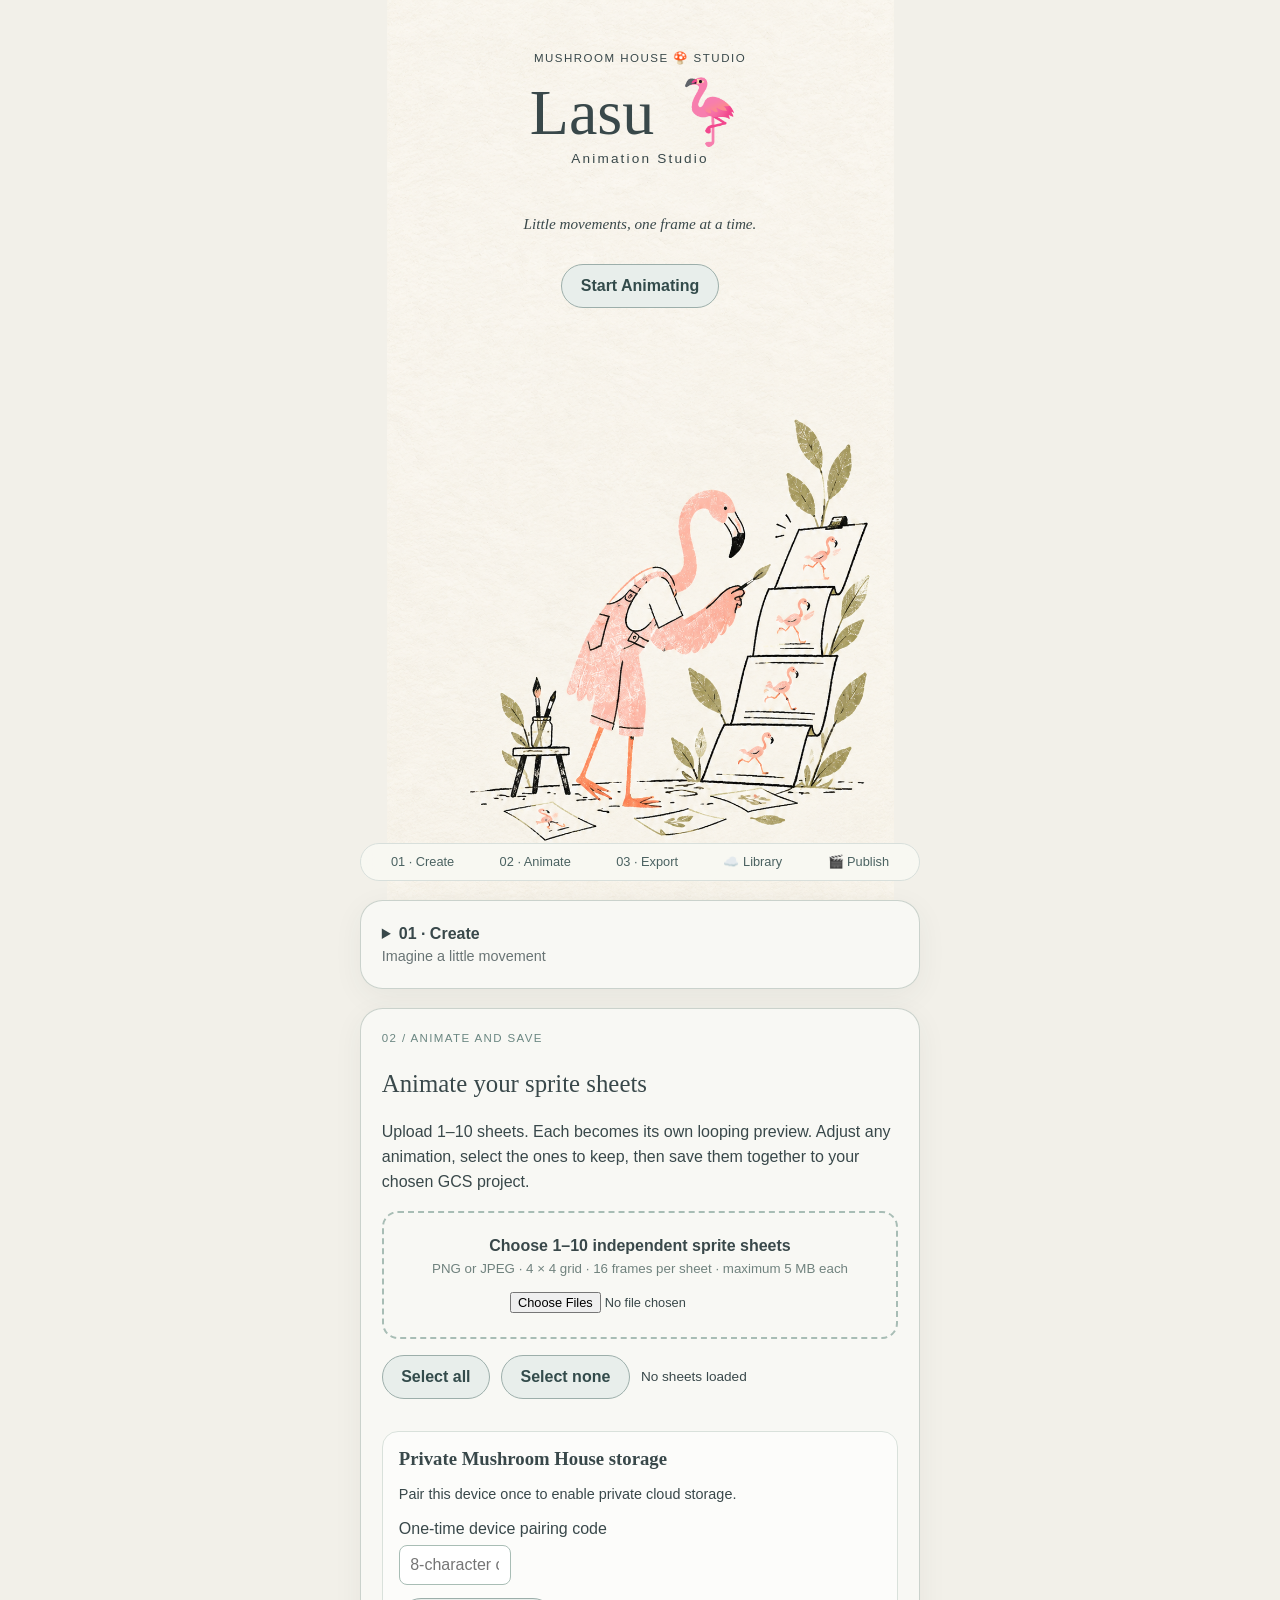
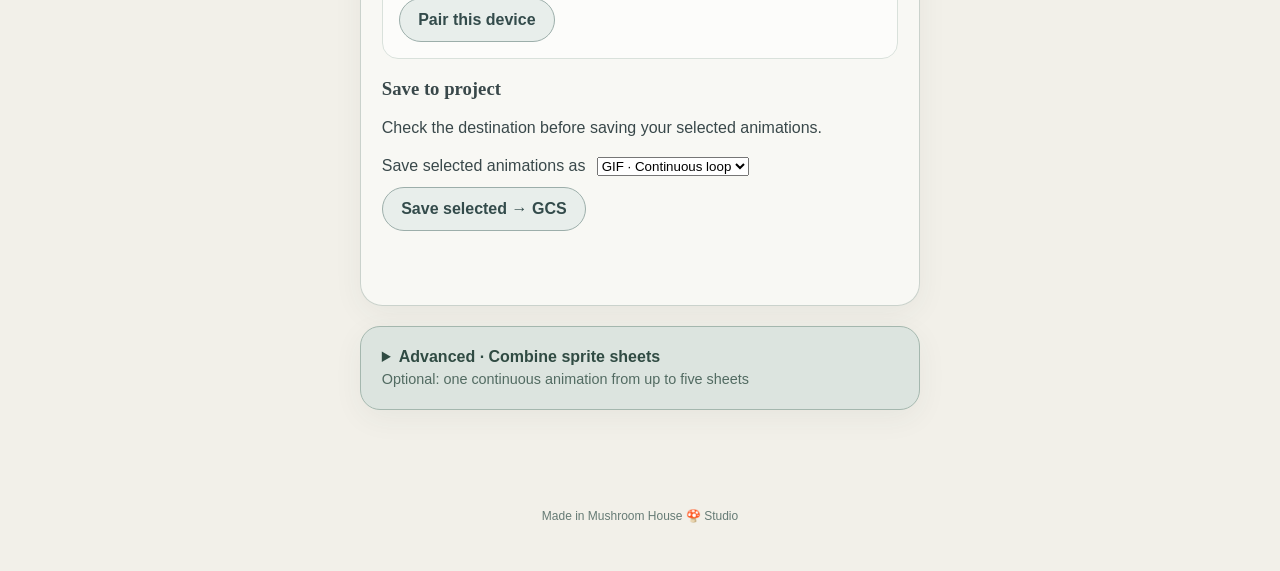
==== commit 9c5e6249: "Update VSpace app" ====
--- a/index.html
+++ b/index.html
@@ -31,6 +31,7 @@
         <a href="#batch-animate">02 · Animate</a>
         <a href="#batch-export">03 · Export</a>
         <a href="./library.html">☁️ Library</a>
+        <a href="./publish.html">🎬 Publish</a>
       </nav>
 
       <details class="panel create-dropdown" id="create">
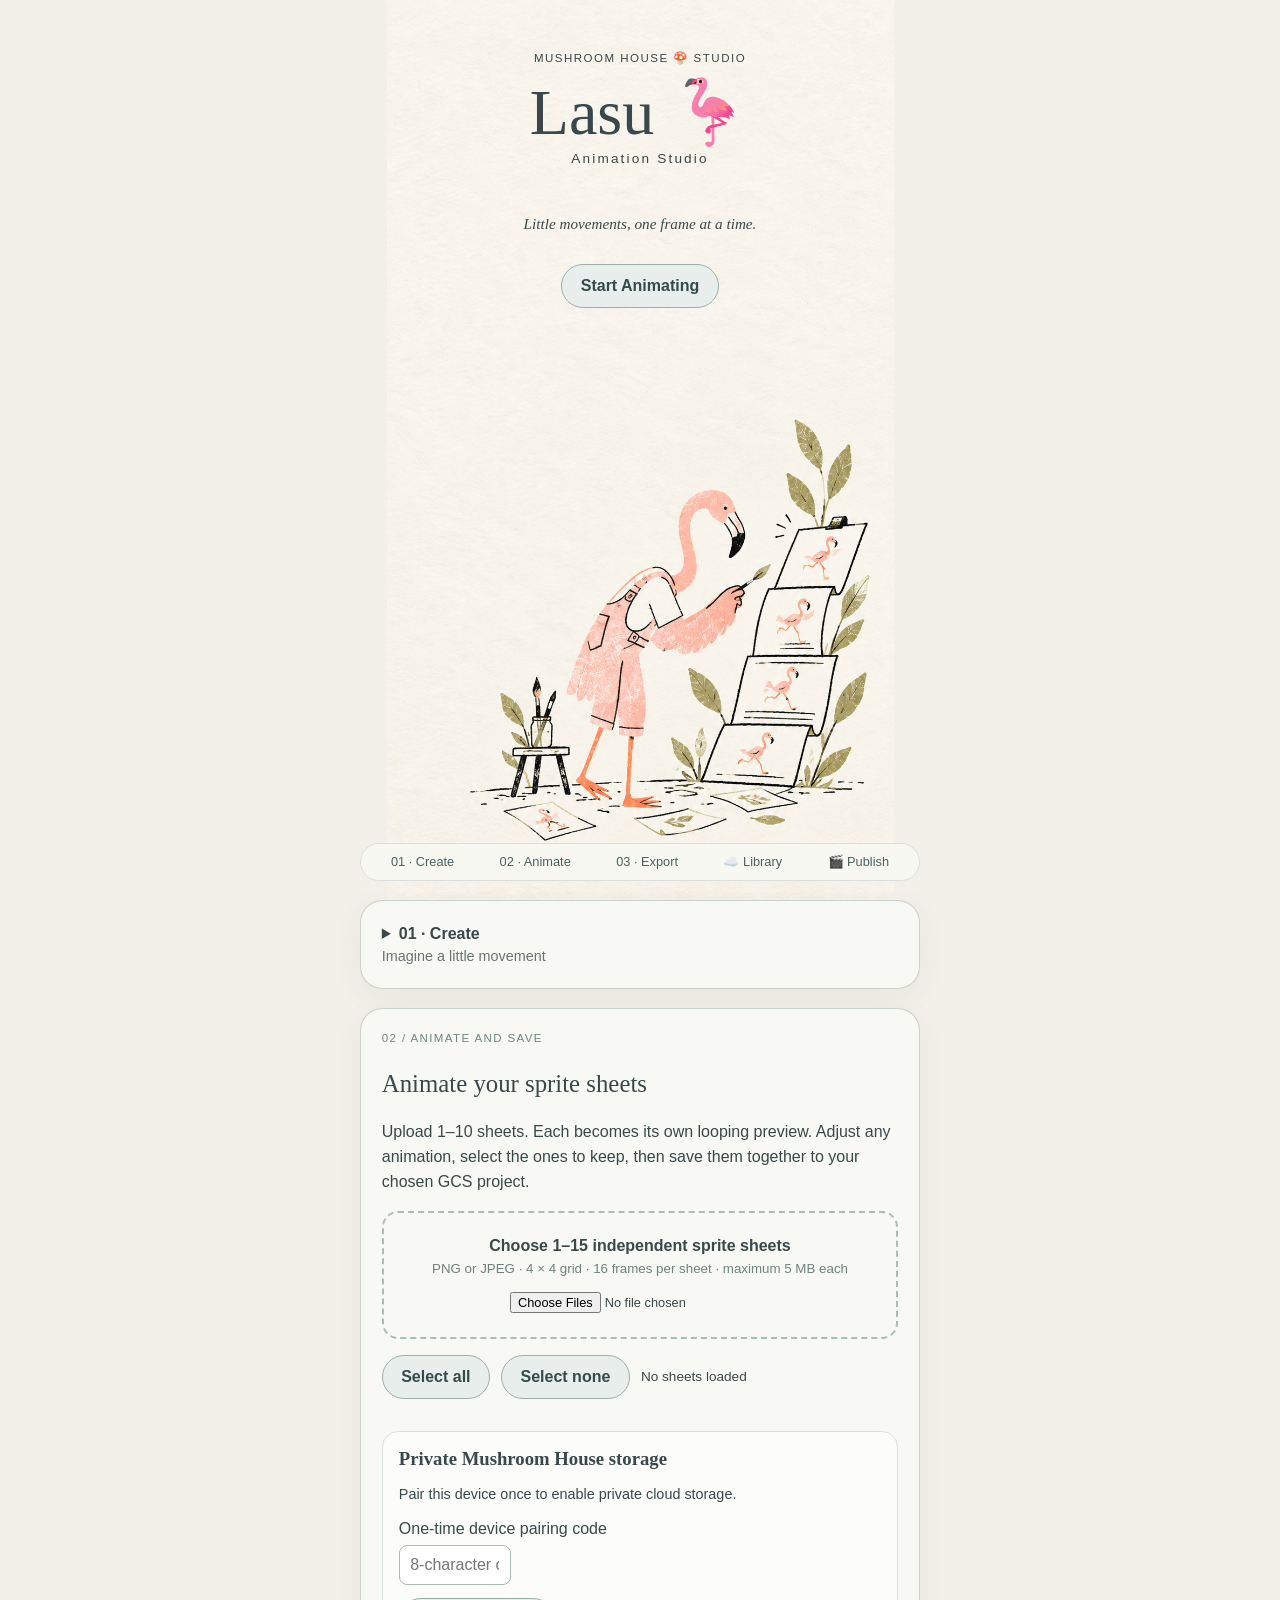
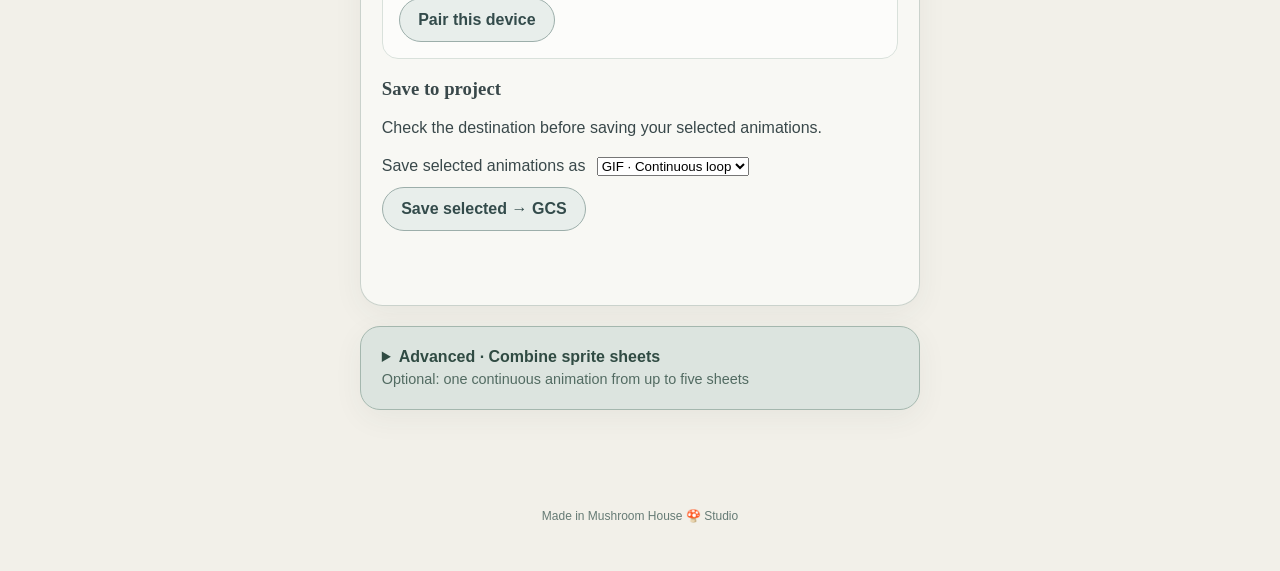
==== commit 3e9a2c3f: "Update VSpace app" ====
--- a/index.html
+++ b/index.html
@@ -8,7 +8,7 @@
   <title>Lasu 🦩 Animation Studio</title>
   <link rel="stylesheet" href="./style.css">
   <script src="./app.js" defer></script>
-  <script src="./batch.js" defer></script>
+  <script src="./batch.js?v=sequential-15-v1" defer></script>
 </head>
 <body>
   <div class="background" aria-hidden="true"></div>
@@ -63,7 +63,7 @@
 
         <div class="create-next-step">
           <strong>3. Bring your images here.</strong>
-          <p>Upload up to ten sprite sheets in Animate and save. Preview and adjust each animation independently, then select which ones to save. Use Advanced only when combining sheets into one animation.</p>
+          <p>Upload up to fifteen sprite sheets in Animate and save. Preview and adjust each animation independently, then select which ones to save. Use Advanced only when combining sheets into one animation.</p>
         </div>
       </details>
 
@@ -72,7 +72,7 @@
         <h2>Animate your sprite sheets</h2>
         <p>Upload 1–10 sheets. Each becomes its own looping preview. Adjust any animation, select the ones to keep, then save them together to your chosen GCS project.</p>
         <label class="upload-zone" for="batch-sheets">
-          <span>Choose 1–10 independent sprite sheets</span>
+          <span>Choose 1–15 independent sprite sheets</span>
           <small>PNG or JPEG · 4 × 4 grid · 16 frames per sheet · maximum 5 MB each</small>
           <input id="batch-sheets" type="file" accept="image/png,image/jpeg" multiple>
         </label>
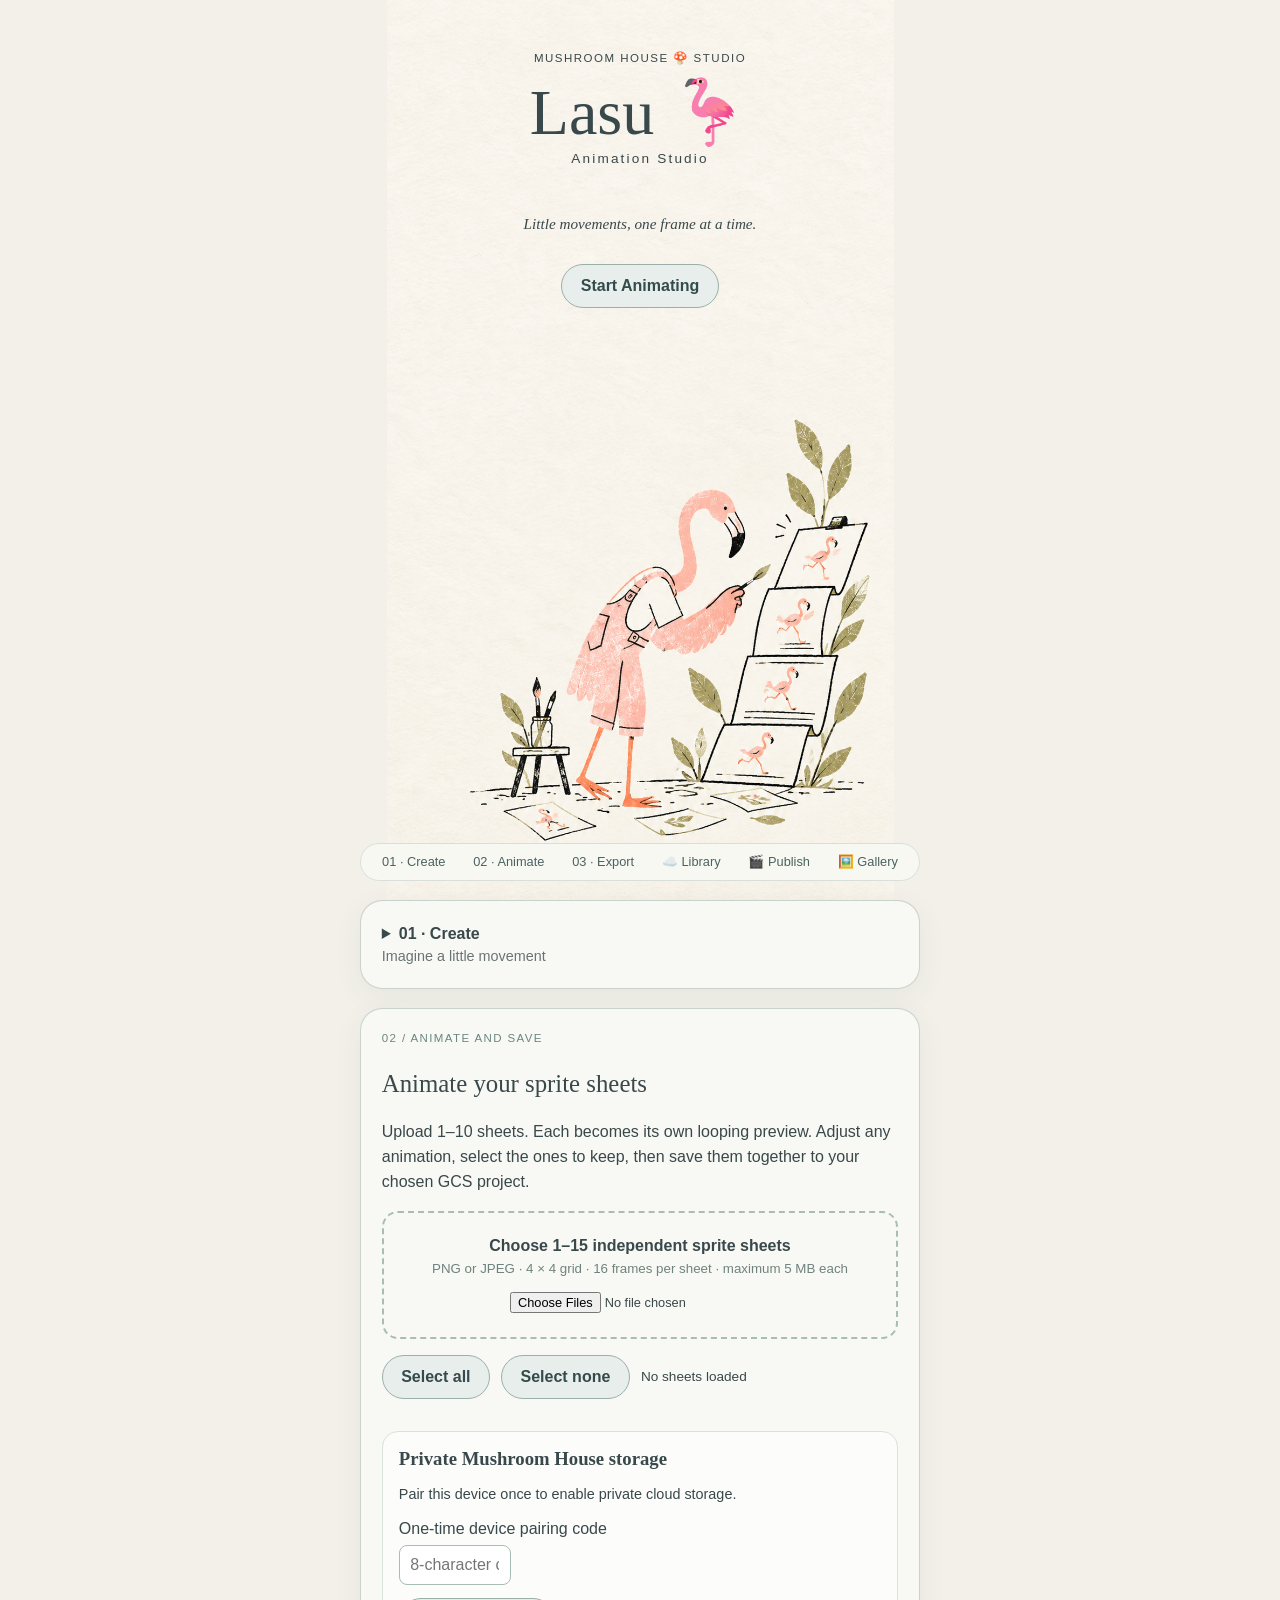
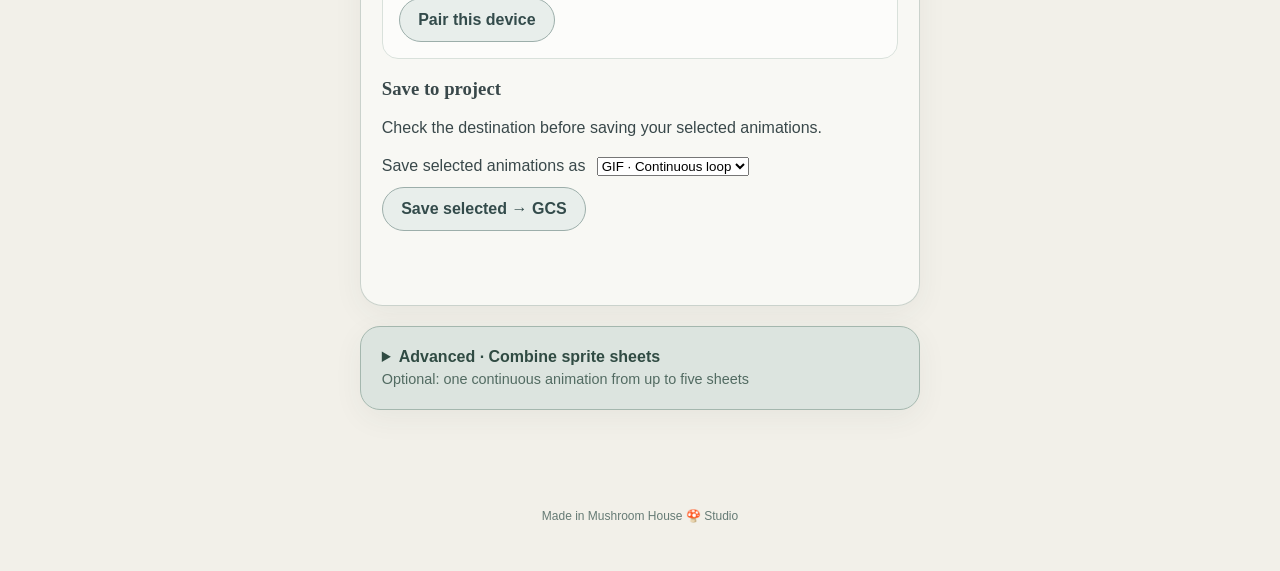
==== commit 310b8bbb: "Update VSpace app" ====
--- a/index.html
+++ b/index.html
@@ -32,7 +32,8 @@
         <a href="#batch-export">03 · Export</a>
         <a href="./library.html">☁️ Library</a>
         <a href="./publish.html">🎬 Publish</a>
-      </nav>
+        <a href="./gallery.html">🖼️ Gallery</a>
+    </nav>
 
       <details class="panel create-dropdown" id="create">
         <summary>01 · Create <span>Imagine a little movement</span></summary>
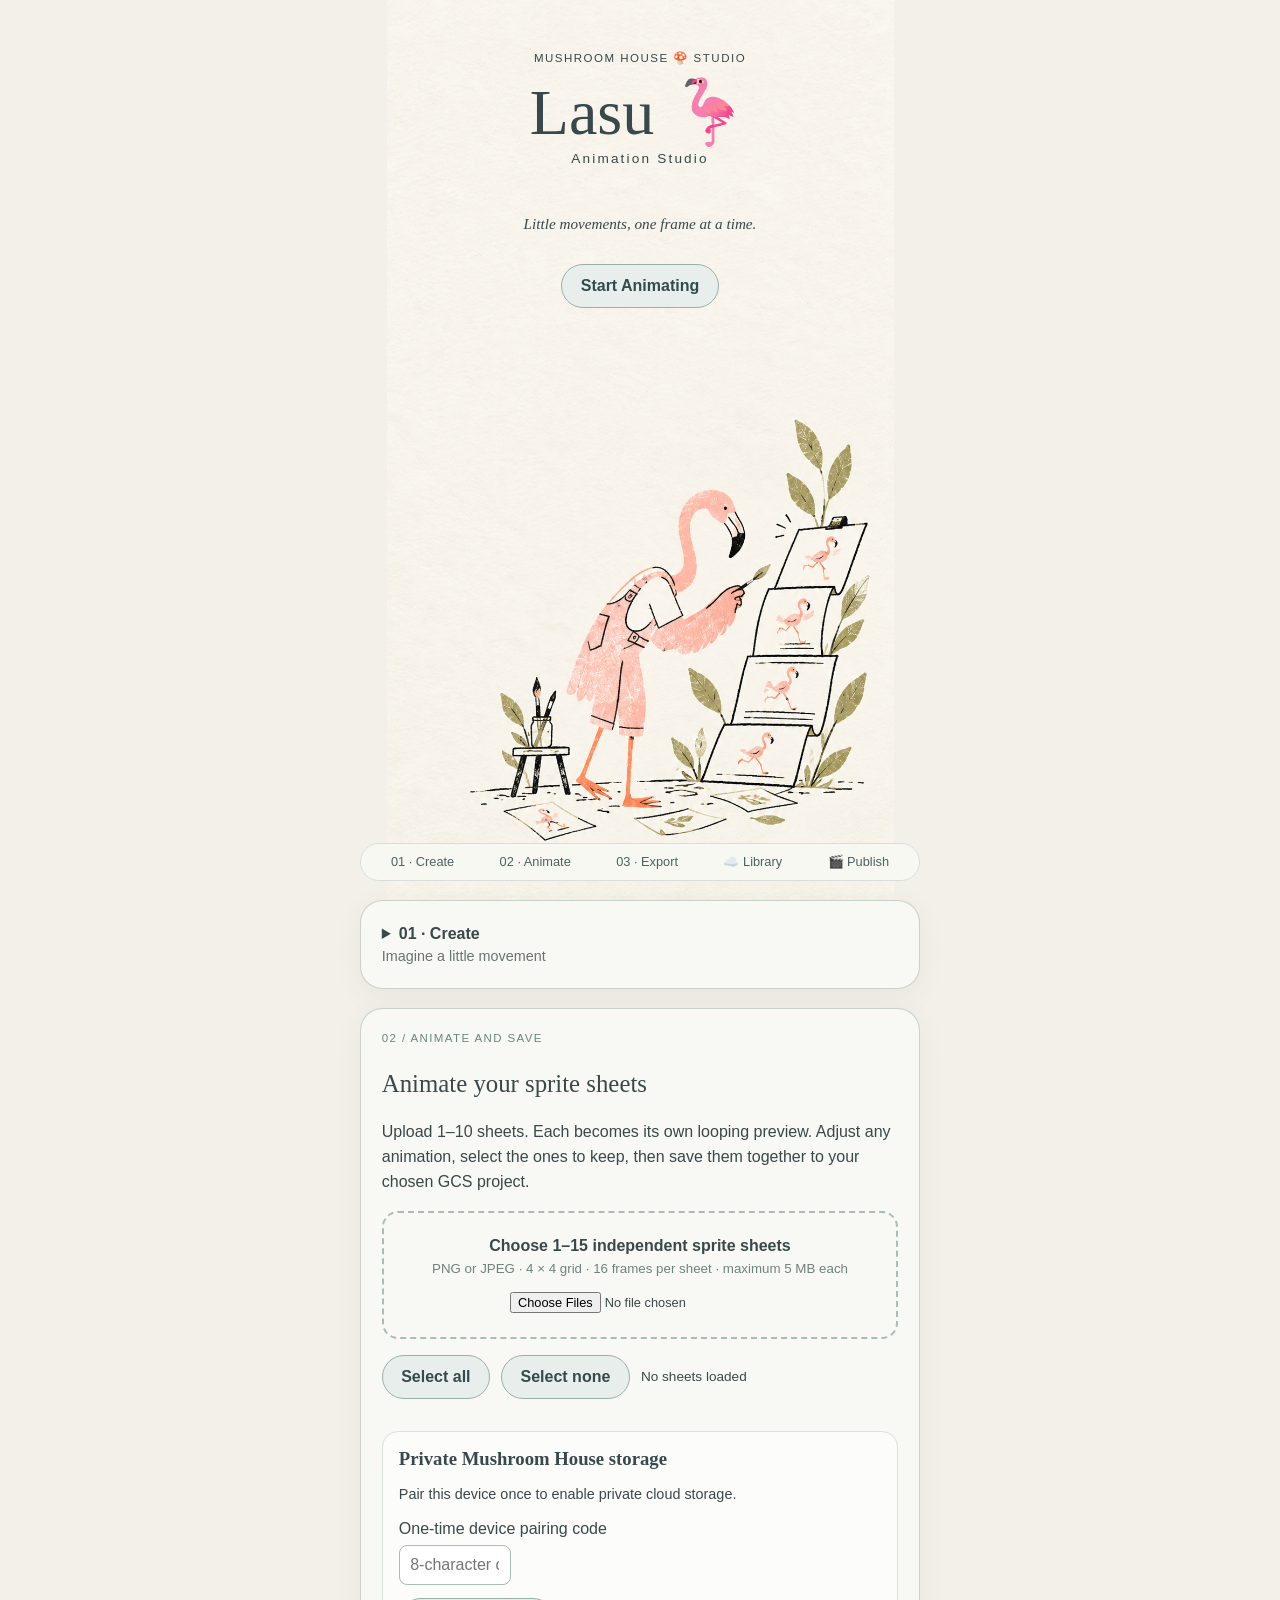
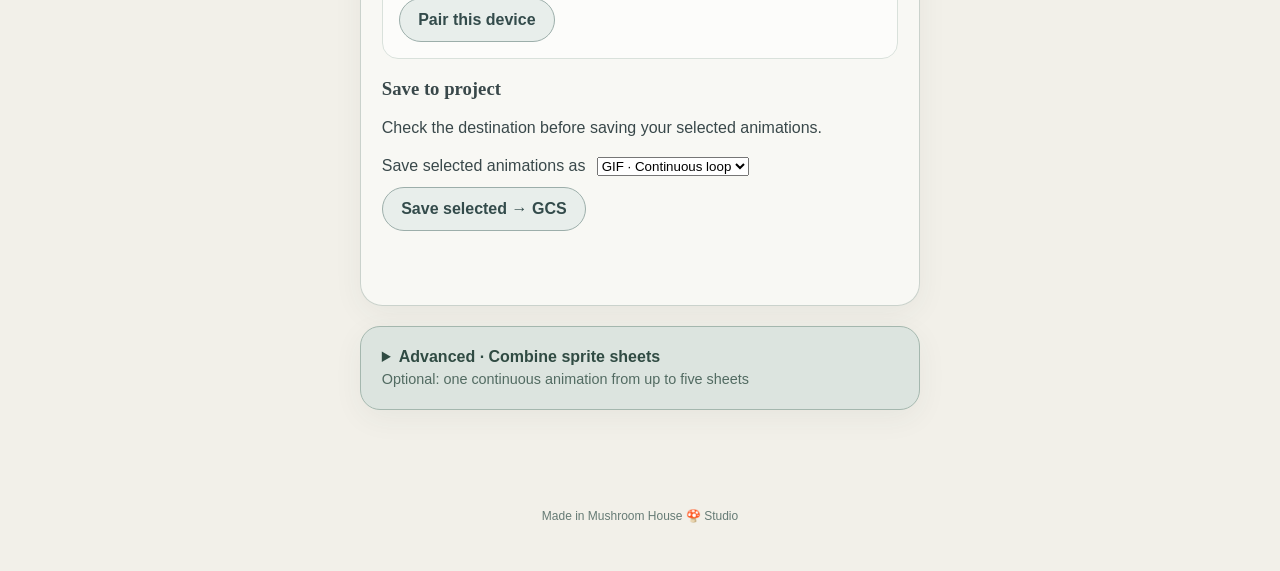
==== commit 042c0da2: "Update VSpace app" ====
--- a/index.html
+++ b/index.html
@@ -32,7 +32,6 @@
         <a href="#batch-export">03 · Export</a>
         <a href="./library.html">☁️ Library</a>
         <a href="./publish.html">🎬 Publish</a>
-        <a href="./gallery.html">🖼️ Gallery</a>
     </nav>
 
       <details class="panel create-dropdown" id="create">
